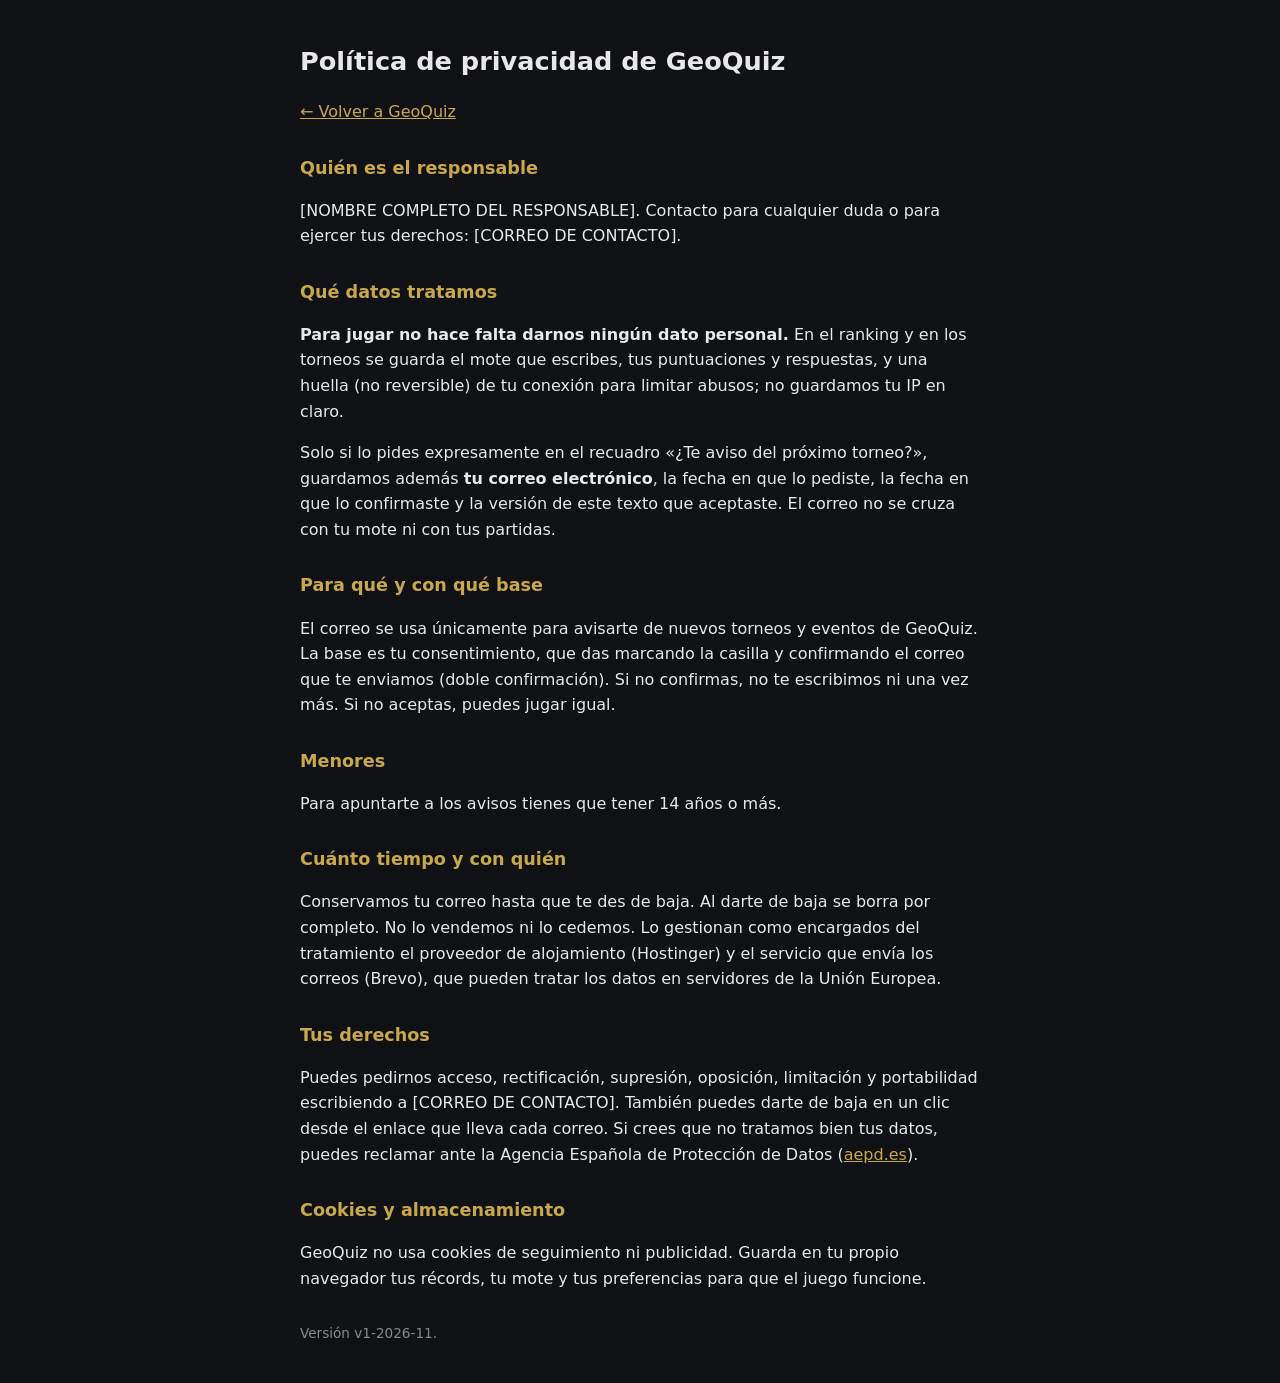
==== privacidad.html @ 25556eda "Avisos opcionales por correo con doble confirmación (sin activar hasta configurar el envío) Co-Autho" ====
<!doctype html>
<html lang="es">
<head>
<meta charset="utf-8">
<meta name="viewport" content="width=device-width,initial-scale=1">
<title>Privacidad · GeoQuiz</title>
<meta name="robots" content="noindex">
<style>
  body{font-family:system-ui,sans-serif;background:#0f1115;color:#e8e8e8;margin:0;padding:1.5rem 1rem;line-height:1.6}
  main{max-width:680px;margin:0 auto}
  h1{font-size:1.6rem}h2{font-size:1.1rem;margin-top:1.8rem;color:#c9a84c}
  a{color:#c9a84c}
</style>
</head>
<body>
<main>
<h1>Política de privacidad de GeoQuiz</h1>
<p><a href="/">← Volver a GeoQuiz</a></p>

<!-- BORRADOR PENDIENTE DE REVISIÓN LEGAL. Rellenar los dos [CORCHETES] y NO publicar sin revisarlo. -->

<h2>Quién es el responsable</h2>
<p>[NOMBRE COMPLETO DEL RESPONSABLE]. Contacto para cualquier duda o para ejercer tus derechos: [CORREO DE CONTACTO].</p>

<h2>Qué datos tratamos</h2>
<p><strong>Para jugar no hace falta darnos ningún dato personal.</strong> En el ranking y en los torneos se guarda el mote que escribes, tus puntuaciones y respuestas, y una huella (no reversible) de tu conexión para limitar abusos; no guardamos tu IP en claro.</p>
<p>Solo si lo pides expresamente en el recuadro «¿Te aviso del próximo torneo?», guardamos además <strong>tu correo electrónico</strong>, la fecha en que lo pediste, la fecha en que lo confirmaste y la versión de este texto que aceptaste. El correo no se cruza con tu mote ni con tus partidas.</p>

<h2>Para qué y con qué base</h2>
<p>El correo se usa únicamente para avisarte de nuevos torneos y eventos de GeoQuiz. La base es tu consentimiento, que das marcando la casilla y confirmando el correo que te enviamos (doble confirmación). Si no confirmas, no te escribimos ni una vez más. Si no aceptas, puedes jugar igual.</p>

<h2>Menores</h2>
<p>Para apuntarte a los avisos tienes que tener 14 años o más.</p>

<h2>Cuánto tiempo y con quién</h2>
<p>Conservamos tu correo hasta que te des de baja. Al darte de baja se borra por completo. No lo vendemos ni lo cedemos. Lo gestionan como encargados del tratamiento el proveedor de alojamiento (Hostinger) y el servicio que envía los correos (Brevo), que pueden tratar los datos en servidores de la Unión Europea.</p>

<h2>Tus derechos</h2>
<p>Puedes pedirnos acceso, rectificación, supresión, oposición, limitación y portabilidad escribiendo a [CORREO DE CONTACTO]. También puedes darte de baja en un clic desde el enlace que lleva cada correo. Si crees que no tratamos bien tus datos, puedes reclamar ante la Agencia Española de Protección de Datos (<a href="https://www.aepd.es" target="_blank" rel="noopener">aepd.es</a>).</p>

<h2>Cookies y almacenamiento</h2>
<p>GeoQuiz no usa cookies de seguimiento ni publicidad. Guarda en tu propio navegador tus récords, tu mote y tus preferencias para que el juego funcione.</p>

<p style="margin-top:2rem;color:#888;font-size:.85rem">Versión v1-2026-11.</p>
</main>
</body>
</html>
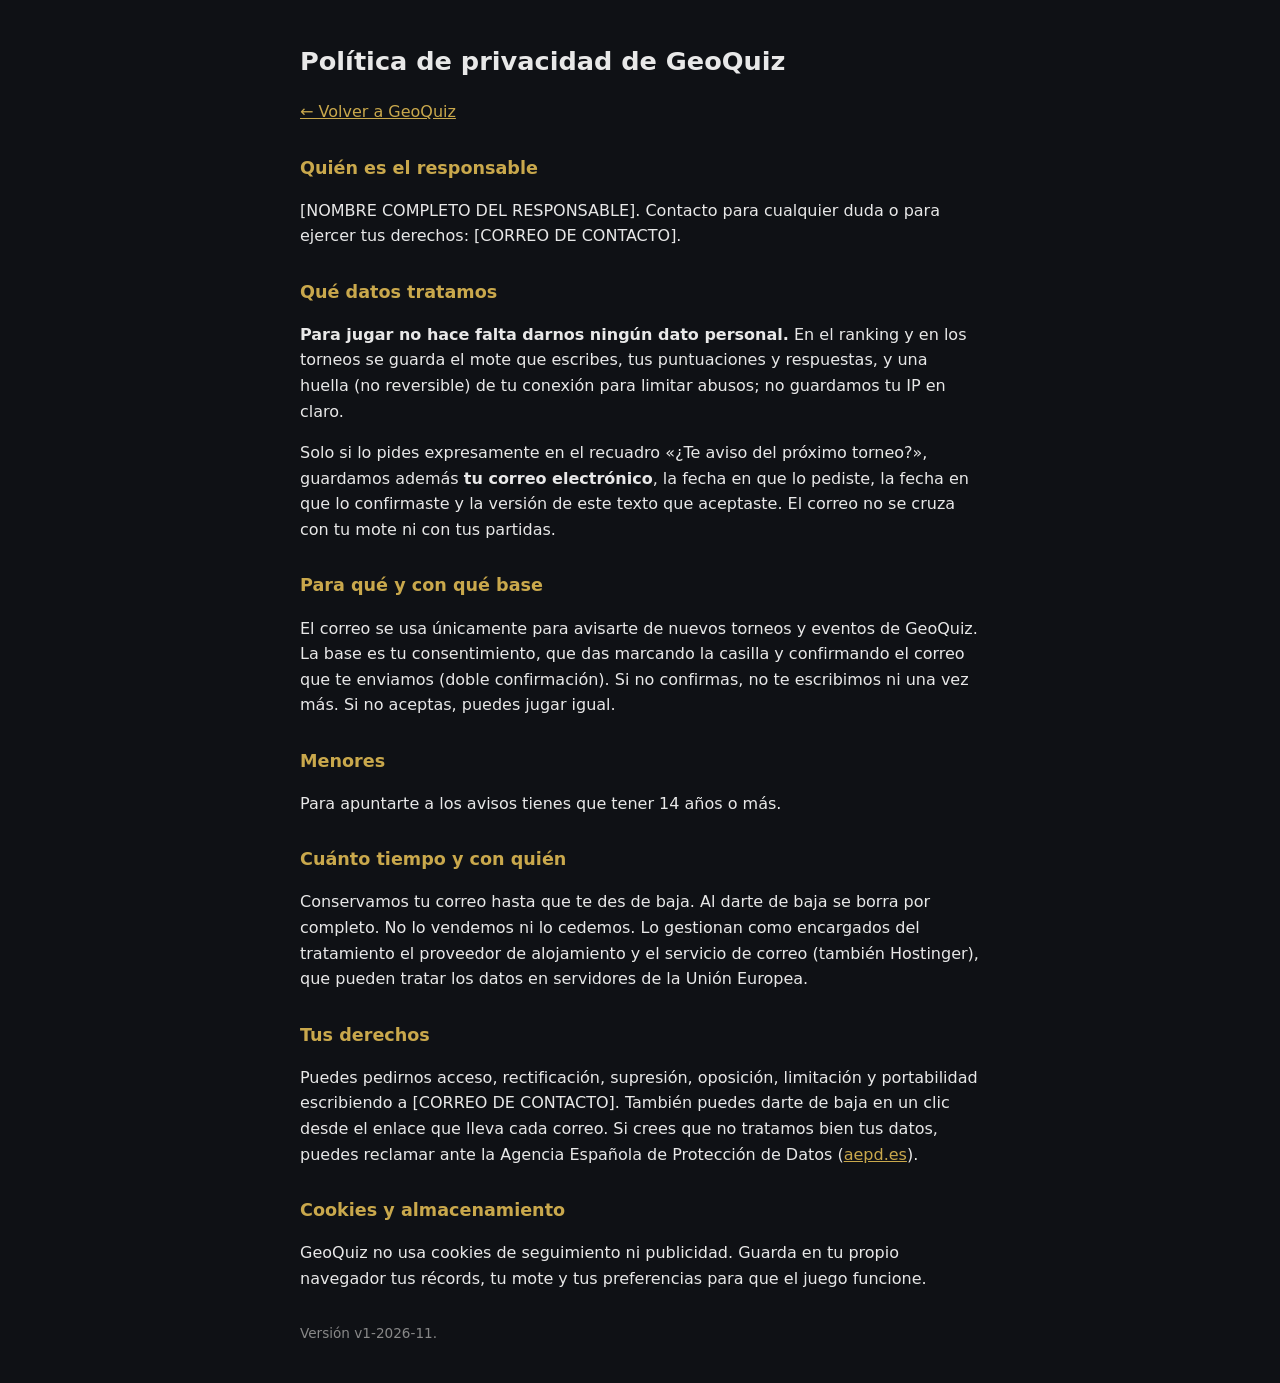
==== commit 1c6bfa02: "Los avisos se envían por el correo de Hostinger (SMTP), sin Brevo Co-Authored-By: Claude Sonnet 5.5 " ====
--- a/privacidad.html
+++ b/privacidad.html
@@ -33,7 +33,7 @@
 <p>Para apuntarte a los avisos tienes que tener 14 años o más.</p>
 
 <h2>Cuánto tiempo y con quién</h2>
-<p>Conservamos tu correo hasta que te des de baja. Al darte de baja se borra por completo. No lo vendemos ni lo cedemos. Lo gestionan como encargados del tratamiento el proveedor de alojamiento (Hostinger) y el servicio que envía los correos (Brevo), que pueden tratar los datos en servidores de la Unión Europea.</p>
+<p>Conservamos tu correo hasta que te des de baja. Al darte de baja se borra por completo. No lo vendemos ni lo cedemos. Lo gestionan como encargados del tratamiento el proveedor de alojamiento y el servicio de correo (también Hostinger), que pueden tratar los datos en servidores de la Unión Europea.</p>
 
 <h2>Tus derechos</h2>
 <p>Puedes pedirnos acceso, rectificación, supresión, oposición, limitación y portabilidad escribiendo a [CORREO DE CONTACTO]. También puedes darte de baja en un clic desde el enlace que lleva cada correo. Si crees que no tratamos bien tus datos, puedes reclamar ante la Agencia Española de Protección de Datos (<a href="https://www.aepd.es" target="_blank" rel="noopener">aepd.es</a>).</p>
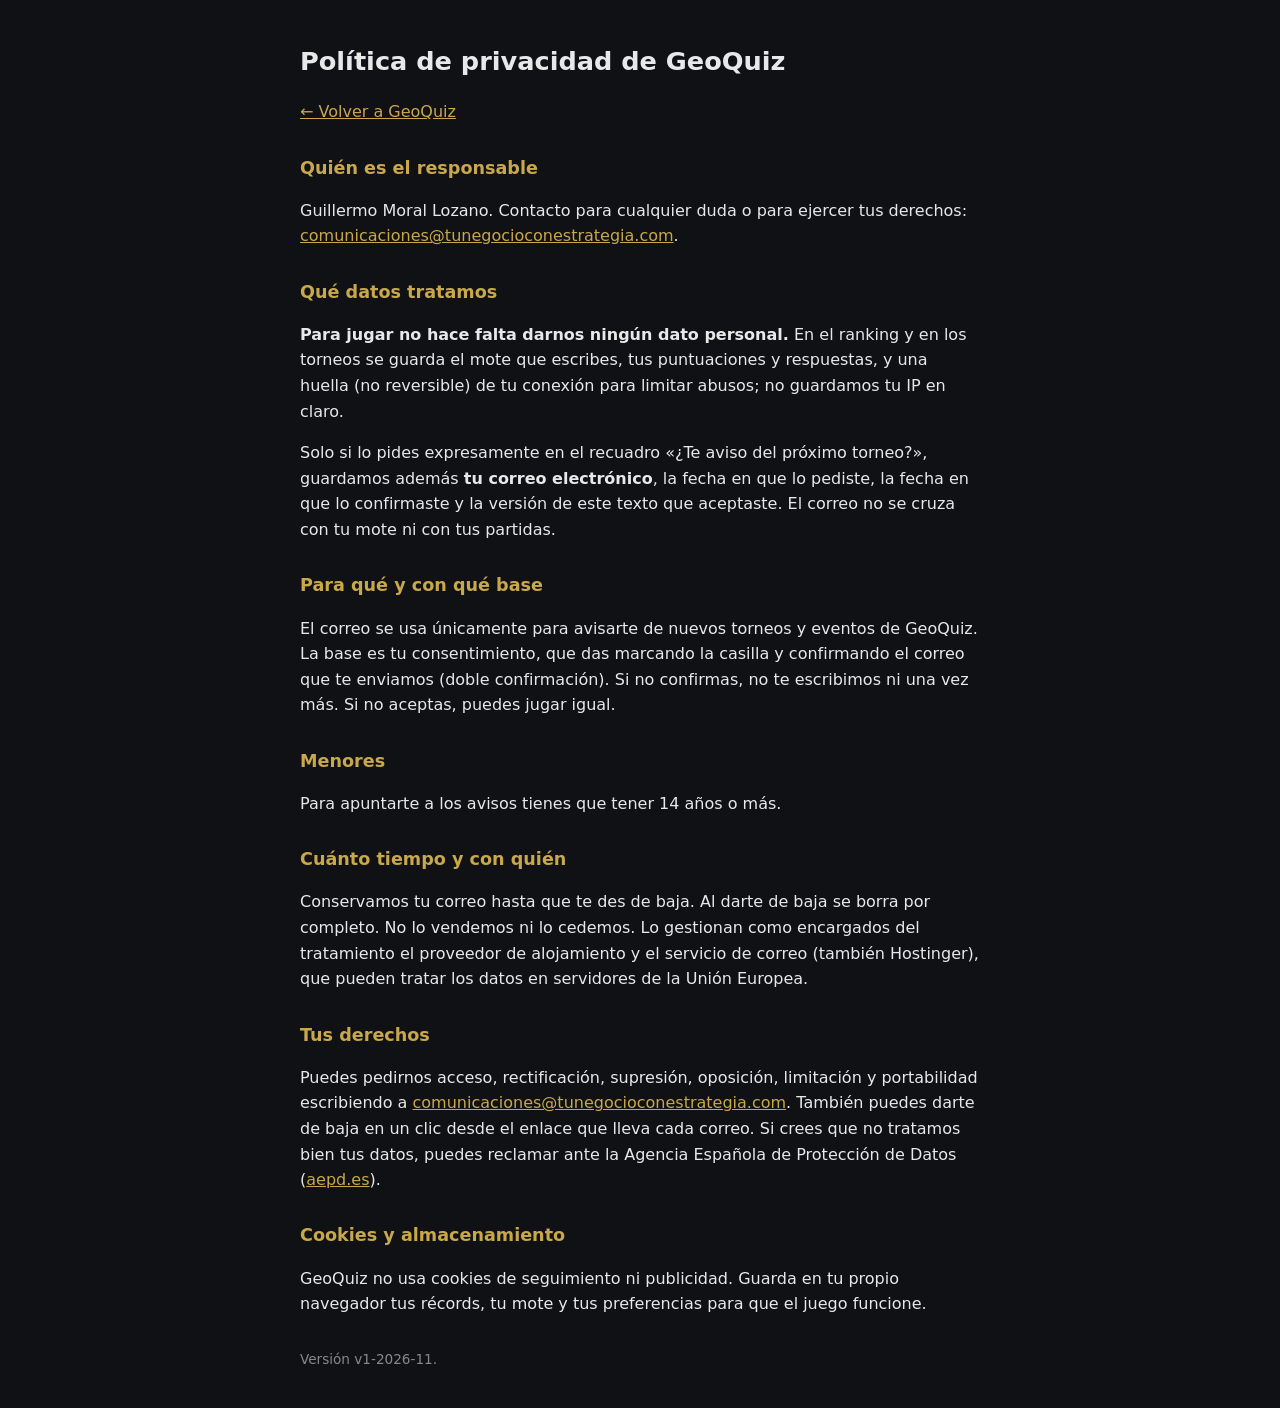
==== commit 0f9f74fc: "Política de privacidad: responsable y correo de contacto Co-Authored-By: Claude Sonnet 5.5 <noreply@" ====
--- a/privacidad.html
+++ b/privacidad.html
@@ -17,10 +17,9 @@
 <h1>Política de privacidad de GeoQuiz</h1>
 <p><a href="/">← Volver a GeoQuiz</a></p>
 
-<!-- BORRADOR PENDIENTE DE REVISIÓN LEGAL. Rellenar los dos [CORCHETES] y NO publicar sin revisarlo. -->
 
 <h2>Quién es el responsable</h2>
-<p>[NOMBRE COMPLETO DEL RESPONSABLE]. Contacto para cualquier duda o para ejercer tus derechos: [CORREO DE CONTACTO].</p>
+<p>Guillermo Moral Lozano. Contacto para cualquier duda o para ejercer tus derechos: <a href="mailto:comunicaciones@tunegocioconestrategia.com">comunicaciones@tunegocioconestrategia.com</a>.</p>
 
 <h2>Qué datos tratamos</h2>
 <p><strong>Para jugar no hace falta darnos ningún dato personal.</strong> En el ranking y en los torneos se guarda el mote que escribes, tus puntuaciones y respuestas, y una huella (no reversible) de tu conexión para limitar abusos; no guardamos tu IP en claro.</p>
@@ -36,7 +35,7 @@
 <p>Conservamos tu correo hasta que te des de baja. Al darte de baja se borra por completo. No lo vendemos ni lo cedemos. Lo gestionan como encargados del tratamiento el proveedor de alojamiento y el servicio de correo (también Hostinger), que pueden tratar los datos en servidores de la Unión Europea.</p>
 
 <h2>Tus derechos</h2>
-<p>Puedes pedirnos acceso, rectificación, supresión, oposición, limitación y portabilidad escribiendo a [CORREO DE CONTACTO]. También puedes darte de baja en un clic desde el enlace que lleva cada correo. Si crees que no tratamos bien tus datos, puedes reclamar ante la Agencia Española de Protección de Datos (<a href="https://www.aepd.es" target="_blank" rel="noopener">aepd.es</a>).</p>
+<p>Puedes pedirnos acceso, rectificación, supresión, oposición, limitación y portabilidad escribiendo a <a href="mailto:comunicaciones@tunegocioconestrategia.com">comunicaciones@tunegocioconestrategia.com</a>. También puedes darte de baja en un clic desde el enlace que lleva cada correo. Si crees que no tratamos bien tus datos, puedes reclamar ante la Agencia Española de Protección de Datos (<a href="https://www.aepd.es" target="_blank" rel="noopener">aepd.es</a>).</p>
 
 <h2>Cookies y almacenamiento</h2>
 <p>GeoQuiz no usa cookies de seguimiento ni publicidad. Guarda en tu propio navegador tus récords, tu mote y tus preferencias para que el juego funcione.</p>
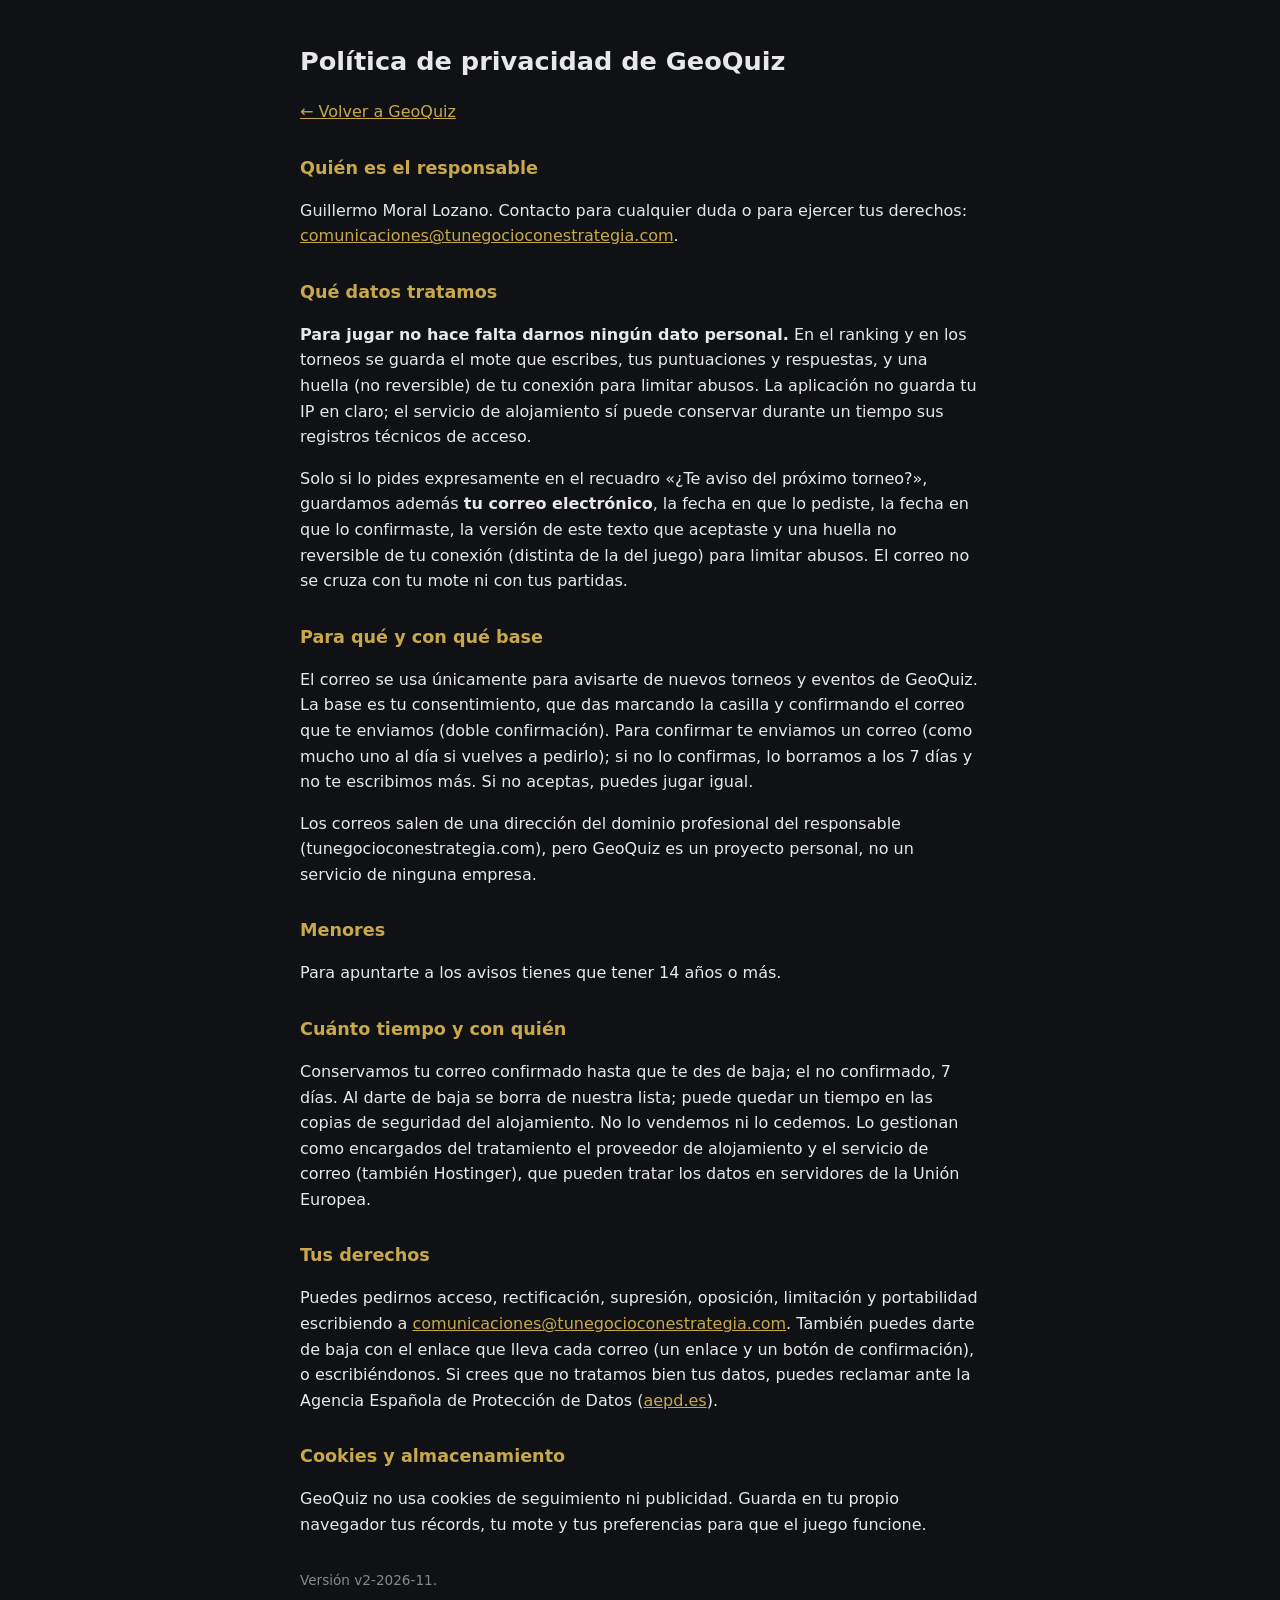
==== commit 844232ee: "Avisos: correcciones del repaso legal (pie con responsable, pendientes caducan, política ajustada) C" ====
--- a/privacidad.html
+++ b/privacidad.html
@@ -22,25 +22,27 @@
 <p>Guillermo Moral Lozano. Contacto para cualquier duda o para ejercer tus derechos: <a href="mailto:comunicaciones@tunegocioconestrategia.com">comunicaciones@tunegocioconestrategia.com</a>.</p>
 
 <h2>Qué datos tratamos</h2>
-<p><strong>Para jugar no hace falta darnos ningún dato personal.</strong> En el ranking y en los torneos se guarda el mote que escribes, tus puntuaciones y respuestas, y una huella (no reversible) de tu conexión para limitar abusos; no guardamos tu IP en claro.</p>
-<p>Solo si lo pides expresamente en el recuadro «¿Te aviso del próximo torneo?», guardamos además <strong>tu correo electrónico</strong>, la fecha en que lo pediste, la fecha en que lo confirmaste y la versión de este texto que aceptaste. El correo no se cruza con tu mote ni con tus partidas.</p>
+<p><strong>Para jugar no hace falta darnos ningún dato personal.</strong> En el ranking y en los torneos se guarda el mote que escribes, tus puntuaciones y respuestas, y una huella (no reversible) de tu conexión para limitar abusos. La aplicación no guarda tu IP en claro; el servicio de alojamiento sí puede conservar durante un tiempo sus registros técnicos de acceso.</p>
+<p>Solo si lo pides expresamente en el recuadro «¿Te aviso del próximo torneo?», guardamos además <strong>tu correo electrónico</strong>, la fecha en que lo pediste, la fecha en que lo confirmaste, la versión de este texto que aceptaste y una huella no reversible de tu conexión (distinta de la del juego) para limitar abusos. El correo no se cruza con tu mote ni con tus partidas.</p>
 
 <h2>Para qué y con qué base</h2>
-<p>El correo se usa únicamente para avisarte de nuevos torneos y eventos de GeoQuiz. La base es tu consentimiento, que das marcando la casilla y confirmando el correo que te enviamos (doble confirmación). Si no confirmas, no te escribimos ni una vez más. Si no aceptas, puedes jugar igual.</p>
+<p>El correo se usa únicamente para avisarte de nuevos torneos y eventos de GeoQuiz. La base es tu consentimiento, que das marcando la casilla y confirmando el correo que te enviamos (doble confirmación). Para confirmar te enviamos un correo (como mucho uno al día si vuelves a pedirlo); si no lo confirmas, lo borramos a los 7 días y no te escribimos más. Si no aceptas, puedes jugar igual.</p>
+
+<p>Los correos salen de una dirección del dominio profesional del responsable (tunegocioconestrategia.com), pero GeoQuiz es un proyecto personal, no un servicio de ninguna empresa.</p>
 
 <h2>Menores</h2>
 <p>Para apuntarte a los avisos tienes que tener 14 años o más.</p>
 
 <h2>Cuánto tiempo y con quién</h2>
-<p>Conservamos tu correo hasta que te des de baja. Al darte de baja se borra por completo. No lo vendemos ni lo cedemos. Lo gestionan como encargados del tratamiento el proveedor de alojamiento y el servicio de correo (también Hostinger), que pueden tratar los datos en servidores de la Unión Europea.</p>
+<p>Conservamos tu correo confirmado hasta que te des de baja; el no confirmado, 7 días. Al darte de baja se borra de nuestra lista; puede quedar un tiempo en las copias de seguridad del alojamiento. No lo vendemos ni lo cedemos. Lo gestionan como encargados del tratamiento el proveedor de alojamiento y el servicio de correo (también Hostinger), que pueden tratar los datos en servidores de la Unión Europea.</p>
 
 <h2>Tus derechos</h2>
-<p>Puedes pedirnos acceso, rectificación, supresión, oposición, limitación y portabilidad escribiendo a <a href="mailto:comunicaciones@tunegocioconestrategia.com">comunicaciones@tunegocioconestrategia.com</a>. También puedes darte de baja en un clic desde el enlace que lleva cada correo. Si crees que no tratamos bien tus datos, puedes reclamar ante la Agencia Española de Protección de Datos (<a href="https://www.aepd.es" target="_blank" rel="noopener">aepd.es</a>).</p>
+<p>Puedes pedirnos acceso, rectificación, supresión, oposición, limitación y portabilidad escribiendo a <a href="mailto:comunicaciones@tunegocioconestrategia.com">comunicaciones@tunegocioconestrategia.com</a>. También puedes darte de baja con el enlace que lleva cada correo (un enlace y un botón de confirmación), o escribiéndonos. Si crees que no tratamos bien tus datos, puedes reclamar ante la Agencia Española de Protección de Datos (<a href="https://www.aepd.es" target="_blank" rel="noopener">aepd.es</a>).</p>
 
 <h2>Cookies y almacenamiento</h2>
 <p>GeoQuiz no usa cookies de seguimiento ni publicidad. Guarda en tu propio navegador tus récords, tu mote y tus preferencias para que el juego funcione.</p>
 
-<p style="margin-top:2rem;color:#888;font-size:.85rem">Versión v1-2026-11.</p>
+<p style="margin-top:2rem;color:#888;font-size:.85rem">Versión v2-2026-11.</p>
 </main>
 </body>
 </html>
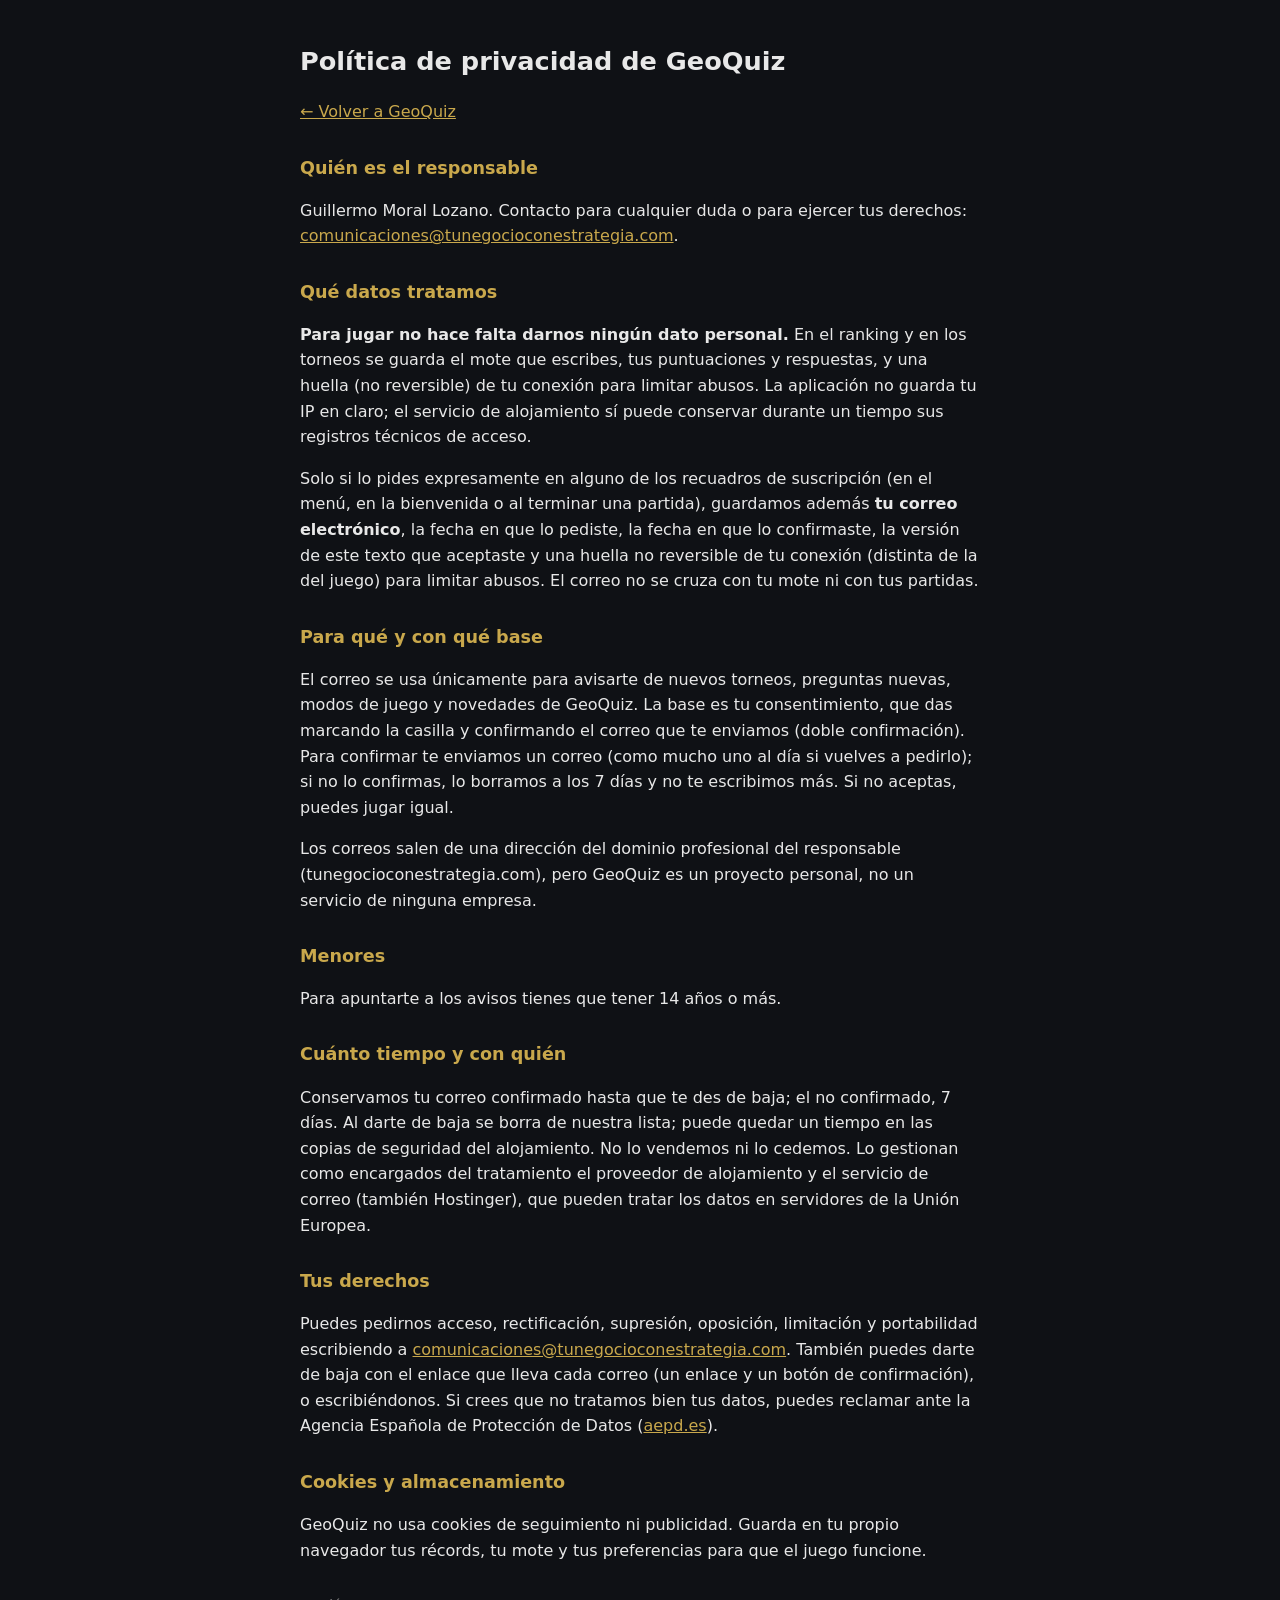
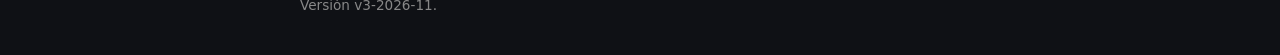
==== commit 8bb4a830: "Avisos: tarjeta fija en el menú y enlace en la bienvenida, además del recuadro de resultado Co-Autho" ====
--- a/privacidad.html
+++ b/privacidad.html
@@ -23,10 +23,10 @@
 
 <h2>Qué datos tratamos</h2>
 <p><strong>Para jugar no hace falta darnos ningún dato personal.</strong> En el ranking y en los torneos se guarda el mote que escribes, tus puntuaciones y respuestas, y una huella (no reversible) de tu conexión para limitar abusos. La aplicación no guarda tu IP en claro; el servicio de alojamiento sí puede conservar durante un tiempo sus registros técnicos de acceso.</p>
-<p>Solo si lo pides expresamente en el recuadro «¿Te aviso del próximo torneo?», guardamos además <strong>tu correo electrónico</strong>, la fecha en que lo pediste, la fecha en que lo confirmaste, la versión de este texto que aceptaste y una huella no reversible de tu conexión (distinta de la del juego) para limitar abusos. El correo no se cruza con tu mote ni con tus partidas.</p>
+<p>Solo si lo pides expresamente en alguno de los recuadros de suscripción (en el menú, en la bienvenida o al terminar una partida), guardamos además <strong>tu correo electrónico</strong>, la fecha en que lo pediste, la fecha en que lo confirmaste, la versión de este texto que aceptaste y una huella no reversible de tu conexión (distinta de la del juego) para limitar abusos. El correo no se cruza con tu mote ni con tus partidas.</p>
 
 <h2>Para qué y con qué base</h2>
-<p>El correo se usa únicamente para avisarte de nuevos torneos y eventos de GeoQuiz. La base es tu consentimiento, que das marcando la casilla y confirmando el correo que te enviamos (doble confirmación). Para confirmar te enviamos un correo (como mucho uno al día si vuelves a pedirlo); si no lo confirmas, lo borramos a los 7 días y no te escribimos más. Si no aceptas, puedes jugar igual.</p>
+<p>El correo se usa únicamente para avisarte de nuevos torneos, preguntas nuevas, modos de juego y novedades de GeoQuiz. La base es tu consentimiento, que das marcando la casilla y confirmando el correo que te enviamos (doble confirmación). Para confirmar te enviamos un correo (como mucho uno al día si vuelves a pedirlo); si no lo confirmas, lo borramos a los 7 días y no te escribimos más. Si no aceptas, puedes jugar igual.</p>
 
 <p>Los correos salen de una dirección del dominio profesional del responsable (tunegocioconestrategia.com), pero GeoQuiz es un proyecto personal, no un servicio de ninguna empresa.</p>
 
@@ -42,7 +42,7 @@
 <h2>Cookies y almacenamiento</h2>
 <p>GeoQuiz no usa cookies de seguimiento ni publicidad. Guarda en tu propio navegador tus récords, tu mote y tus preferencias para que el juego funcione.</p>
 
-<p style="margin-top:2rem;color:#888;font-size:.85rem">Versión v2-2026-11.</p>
+<p style="margin-top:2rem;color:#888;font-size:.85rem">Versión v3-2026-11.</p>
 </main>
 </body>
 </html>
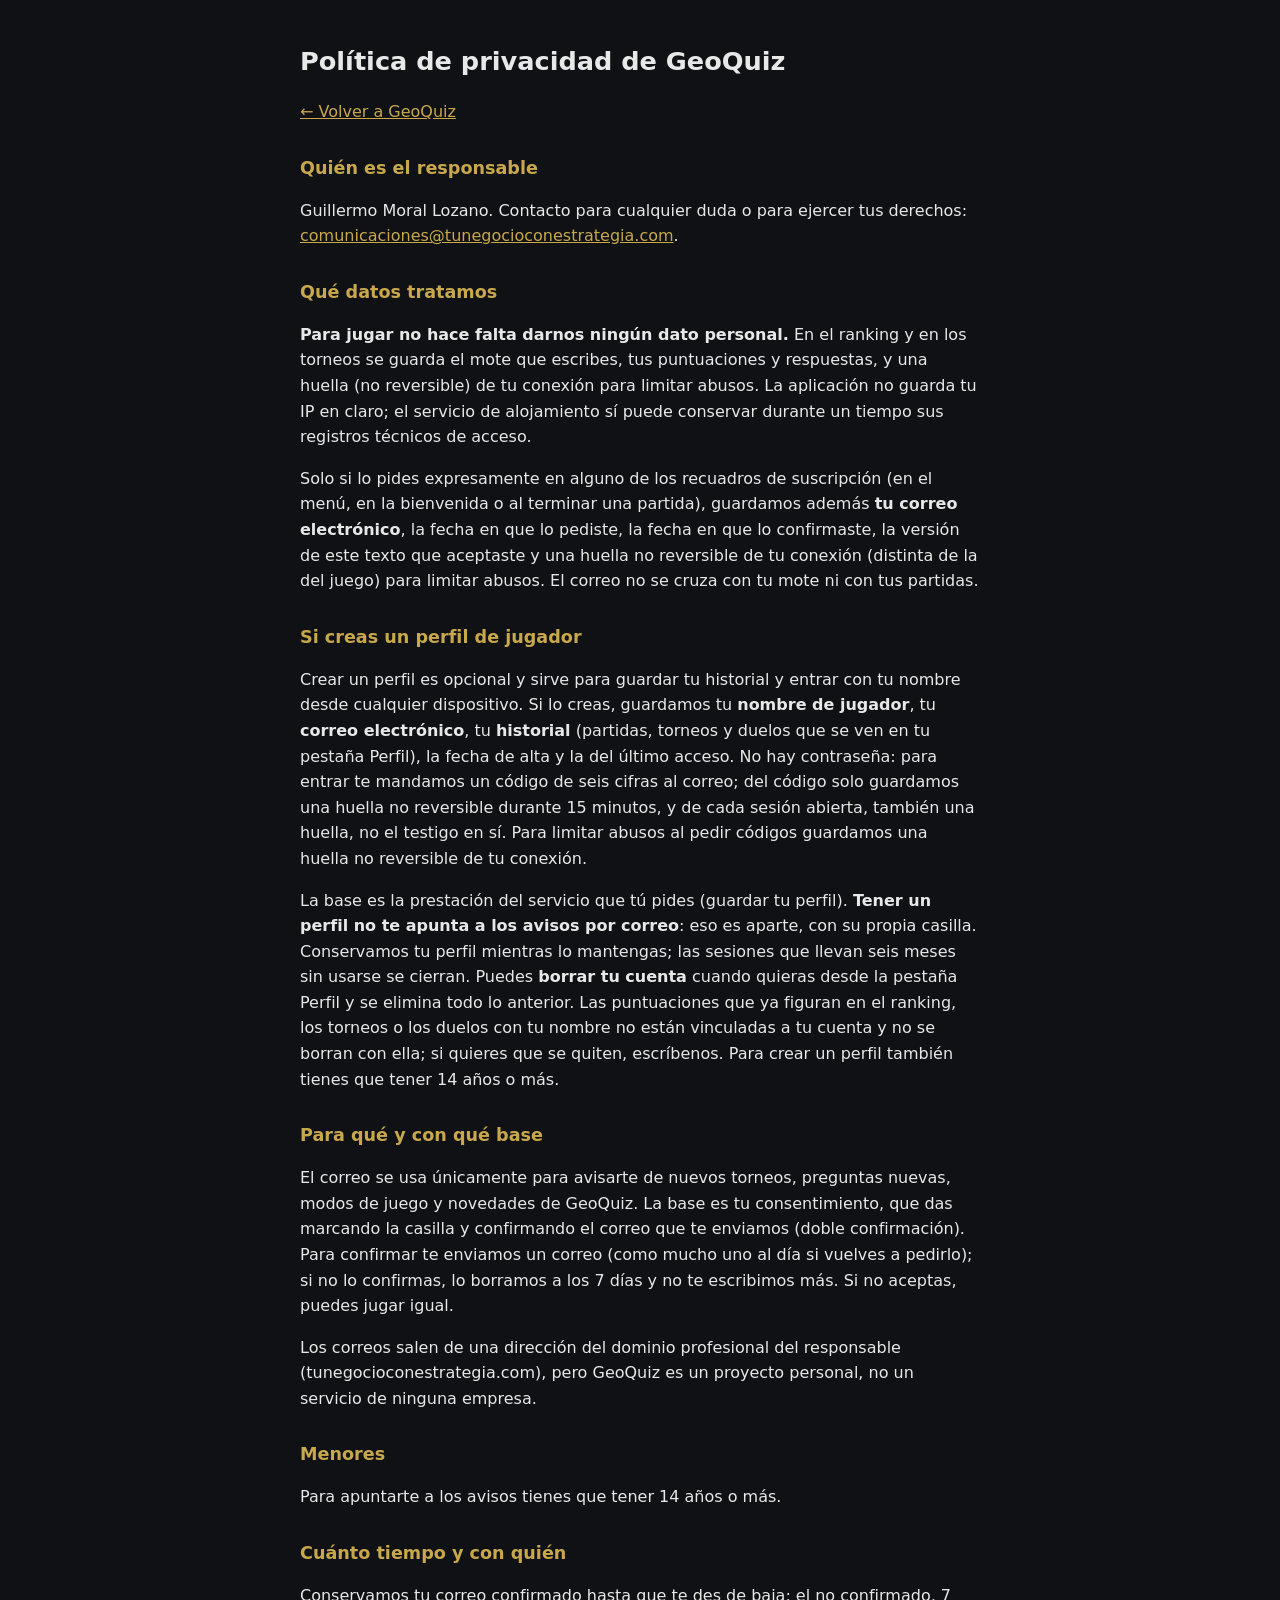
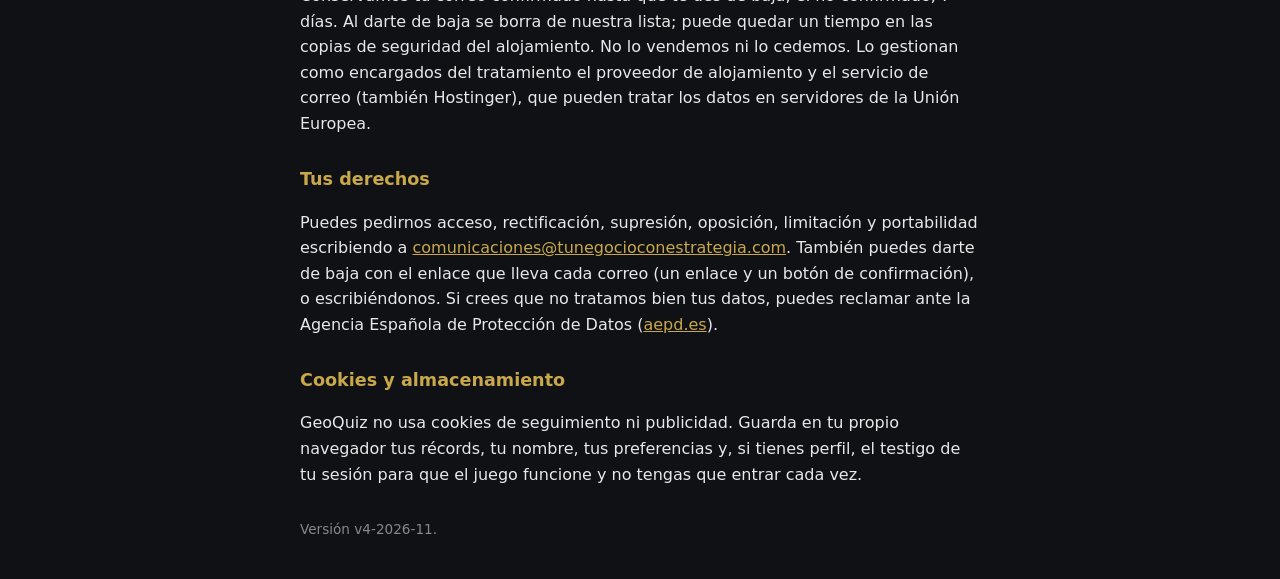
==== commit 183e15ec: "Cuenta de jugador en el cliente: crear perfil o entrar con código por correo, historial sincronizado" ====
--- a/privacidad.html
+++ b/privacidad.html
@@ -25,6 +25,10 @@
 <p><strong>Para jugar no hace falta darnos ningún dato personal.</strong> En el ranking y en los torneos se guarda el mote que escribes, tus puntuaciones y respuestas, y una huella (no reversible) de tu conexión para limitar abusos. La aplicación no guarda tu IP en claro; el servicio de alojamiento sí puede conservar durante un tiempo sus registros técnicos de acceso.</p>
 <p>Solo si lo pides expresamente en alguno de los recuadros de suscripción (en el menú, en la bienvenida o al terminar una partida), guardamos además <strong>tu correo electrónico</strong>, la fecha en que lo pediste, la fecha en que lo confirmaste, la versión de este texto que aceptaste y una huella no reversible de tu conexión (distinta de la del juego) para limitar abusos. El correo no se cruza con tu mote ni con tus partidas.</p>
 
+<h2>Si creas un perfil de jugador</h2>
+<p>Crear un perfil es opcional y sirve para guardar tu historial y entrar con tu nombre desde cualquier dispositivo. Si lo creas, guardamos tu <strong>nombre de jugador</strong>, tu <strong>correo electrónico</strong>, tu <strong>historial</strong> (partidas, torneos y duelos que se ven en tu pestaña Perfil), la fecha de alta y la del último acceso. No hay contraseña: para entrar te mandamos un código de seis cifras al correo; del código solo guardamos una huella no reversible durante 15 minutos, y de cada sesión abierta, también una huella, no el testigo en sí. Para limitar abusos al pedir códigos guardamos una huella no reversible de tu conexión.</p>
+<p>La base es la prestación del servicio que tú pides (guardar tu perfil). <strong>Tener un perfil no te apunta a los avisos por correo</strong>: eso es aparte, con su propia casilla. Conservamos tu perfil mientras lo mantengas; las sesiones que llevan seis meses sin usarse se cierran. Puedes <strong>borrar tu cuenta</strong> cuando quieras desde la pestaña Perfil y se elimina todo lo anterior. Las puntuaciones que ya figuran en el ranking, los torneos o los duelos con tu nombre no están vinculadas a tu cuenta y no se borran con ella; si quieres que se quiten, escríbenos. Para crear un perfil también tienes que tener 14 años o más.</p>
+
 <h2>Para qué y con qué base</h2>
 <p>El correo se usa únicamente para avisarte de nuevos torneos, preguntas nuevas, modos de juego y novedades de GeoQuiz. La base es tu consentimiento, que das marcando la casilla y confirmando el correo que te enviamos (doble confirmación). Para confirmar te enviamos un correo (como mucho uno al día si vuelves a pedirlo); si no lo confirmas, lo borramos a los 7 días y no te escribimos más. Si no aceptas, puedes jugar igual.</p>
 
@@ -40,9 +44,9 @@
 <p>Puedes pedirnos acceso, rectificación, supresión, oposición, limitación y portabilidad escribiendo a <a href="mailto:comunicaciones@tunegocioconestrategia.com">comunicaciones@tunegocioconestrategia.com</a>. También puedes darte de baja con el enlace que lleva cada correo (un enlace y un botón de confirmación), o escribiéndonos. Si crees que no tratamos bien tus datos, puedes reclamar ante la Agencia Española de Protección de Datos (<a href="https://www.aepd.es" target="_blank" rel="noopener">aepd.es</a>).</p>
 
 <h2>Cookies y almacenamiento</h2>
-<p>GeoQuiz no usa cookies de seguimiento ni publicidad. Guarda en tu propio navegador tus récords, tu mote y tus preferencias para que el juego funcione.</p>
+<p>GeoQuiz no usa cookies de seguimiento ni publicidad. Guarda en tu propio navegador tus récords, tu nombre, tus preferencias y, si tienes perfil, el testigo de tu sesión para que el juego funcione y no tengas que entrar cada vez.</p>
 
-<p style="margin-top:2rem;color:#888;font-size:.85rem">Versión v3-2026-11.</p>
+<p style="margin-top:2rem;color:#888;font-size:.85rem">Versión v4-2026-11.</p>
 </main>
 </body>
 </html>
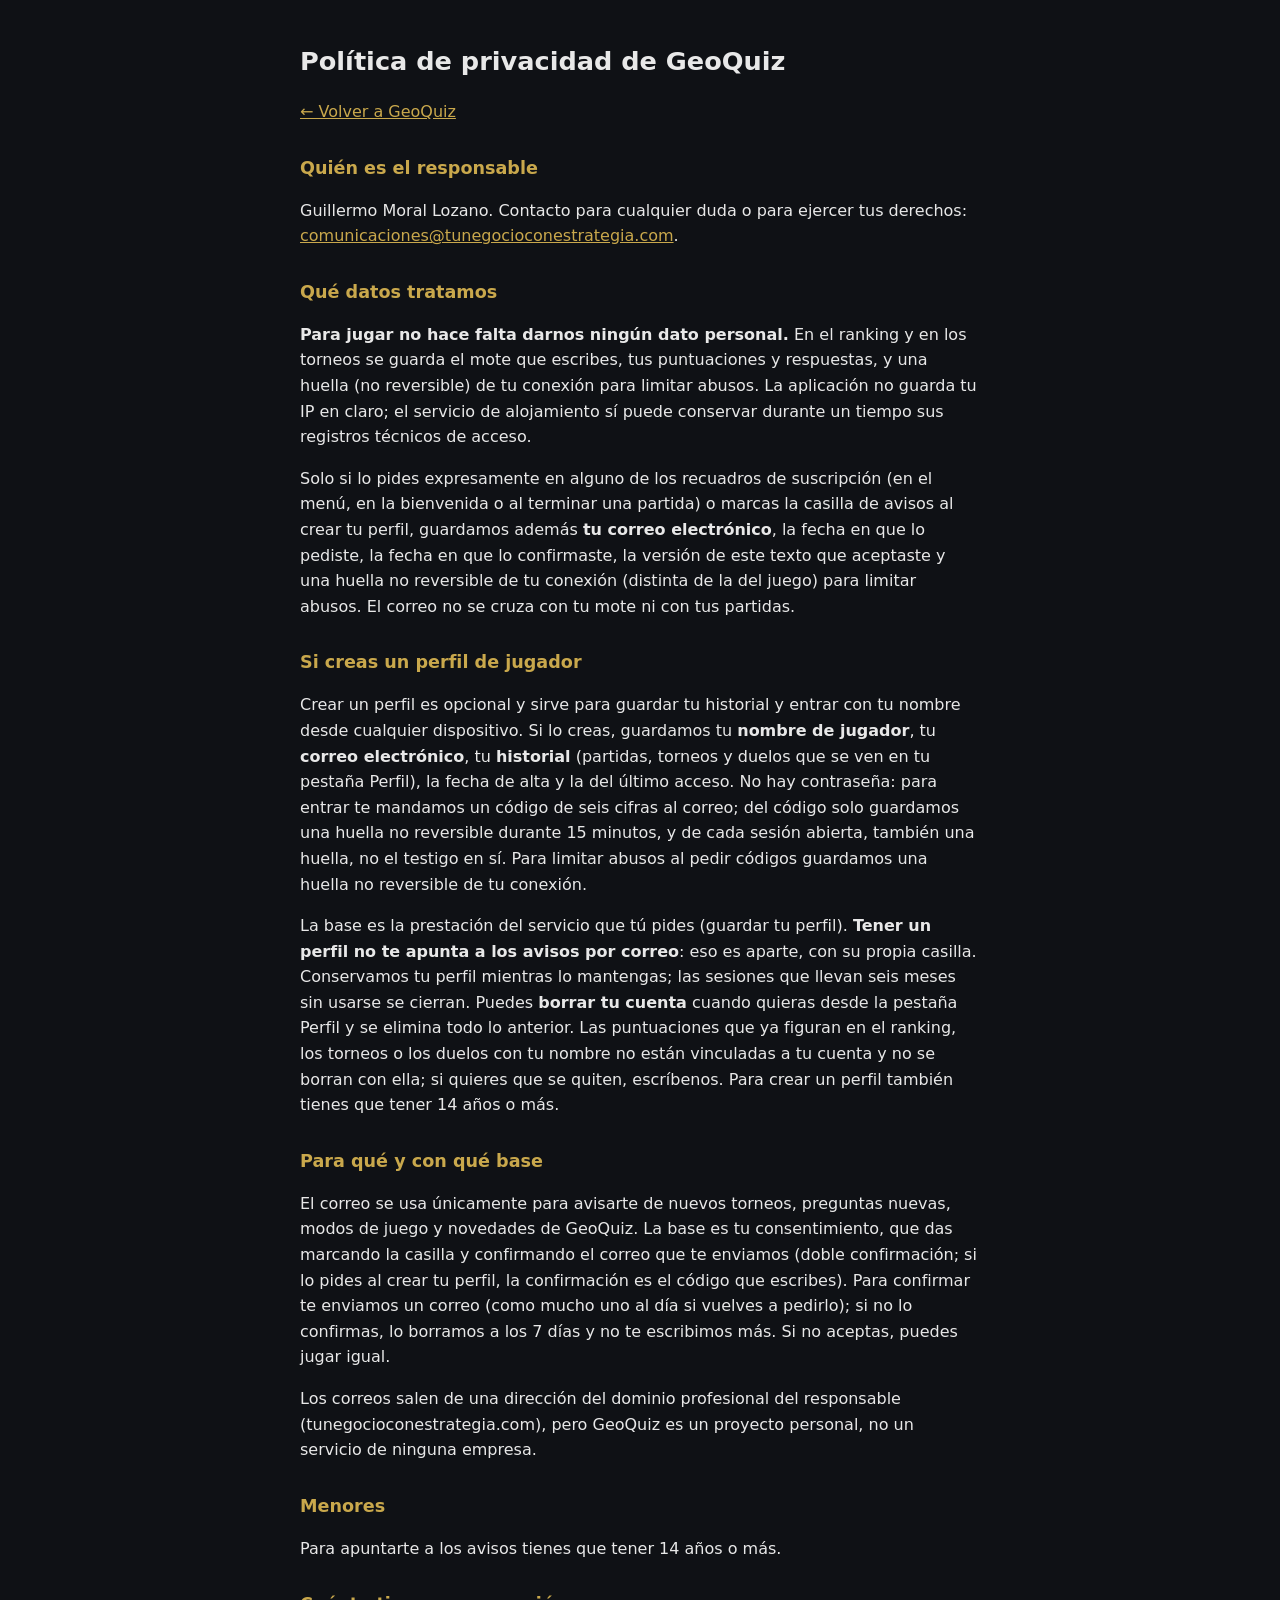
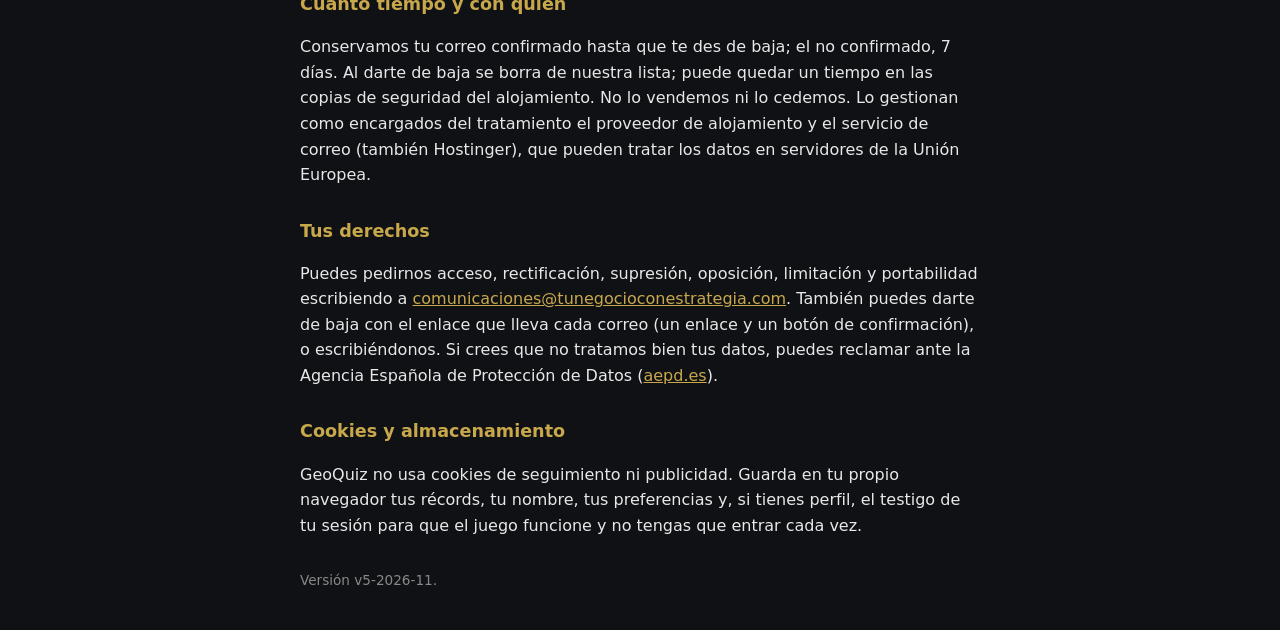
==== commit d120ba7b: "Al crear el perfil se puede marcar la casilla de avisos: queda suscrito y confirmado al verificar el" ====
--- a/privacidad.html
+++ b/privacidad.html
@@ -23,14 +23,14 @@
 
 <h2>Qué datos tratamos</h2>
 <p><strong>Para jugar no hace falta darnos ningún dato personal.</strong> En el ranking y en los torneos se guarda el mote que escribes, tus puntuaciones y respuestas, y una huella (no reversible) de tu conexión para limitar abusos. La aplicación no guarda tu IP en claro; el servicio de alojamiento sí puede conservar durante un tiempo sus registros técnicos de acceso.</p>
-<p>Solo si lo pides expresamente en alguno de los recuadros de suscripción (en el menú, en la bienvenida o al terminar una partida), guardamos además <strong>tu correo electrónico</strong>, la fecha en que lo pediste, la fecha en que lo confirmaste, la versión de este texto que aceptaste y una huella no reversible de tu conexión (distinta de la del juego) para limitar abusos. El correo no se cruza con tu mote ni con tus partidas.</p>
+<p>Solo si lo pides expresamente en alguno de los recuadros de suscripción (en el menú, en la bienvenida o al terminar una partida) o marcas la casilla de avisos al crear tu perfil, guardamos además <strong>tu correo electrónico</strong>, la fecha en que lo pediste, la fecha en que lo confirmaste, la versión de este texto que aceptaste y una huella no reversible de tu conexión (distinta de la del juego) para limitar abusos. El correo no se cruza con tu mote ni con tus partidas.</p>
 
 <h2>Si creas un perfil de jugador</h2>
 <p>Crear un perfil es opcional y sirve para guardar tu historial y entrar con tu nombre desde cualquier dispositivo. Si lo creas, guardamos tu <strong>nombre de jugador</strong>, tu <strong>correo electrónico</strong>, tu <strong>historial</strong> (partidas, torneos y duelos que se ven en tu pestaña Perfil), la fecha de alta y la del último acceso. No hay contraseña: para entrar te mandamos un código de seis cifras al correo; del código solo guardamos una huella no reversible durante 15 minutos, y de cada sesión abierta, también una huella, no el testigo en sí. Para limitar abusos al pedir códigos guardamos una huella no reversible de tu conexión.</p>
 <p>La base es la prestación del servicio que tú pides (guardar tu perfil). <strong>Tener un perfil no te apunta a los avisos por correo</strong>: eso es aparte, con su propia casilla. Conservamos tu perfil mientras lo mantengas; las sesiones que llevan seis meses sin usarse se cierran. Puedes <strong>borrar tu cuenta</strong> cuando quieras desde la pestaña Perfil y se elimina todo lo anterior. Las puntuaciones que ya figuran en el ranking, los torneos o los duelos con tu nombre no están vinculadas a tu cuenta y no se borran con ella; si quieres que se quiten, escríbenos. Para crear un perfil también tienes que tener 14 años o más.</p>
 
 <h2>Para qué y con qué base</h2>
-<p>El correo se usa únicamente para avisarte de nuevos torneos, preguntas nuevas, modos de juego y novedades de GeoQuiz. La base es tu consentimiento, que das marcando la casilla y confirmando el correo que te enviamos (doble confirmación). Para confirmar te enviamos un correo (como mucho uno al día si vuelves a pedirlo); si no lo confirmas, lo borramos a los 7 días y no te escribimos más. Si no aceptas, puedes jugar igual.</p>
+<p>El correo se usa únicamente para avisarte de nuevos torneos, preguntas nuevas, modos de juego y novedades de GeoQuiz. La base es tu consentimiento, que das marcando la casilla y confirmando el correo que te enviamos (doble confirmación; si lo pides al crear tu perfil, la confirmación es el código que escribes). Para confirmar te enviamos un correo (como mucho uno al día si vuelves a pedirlo); si no lo confirmas, lo borramos a los 7 días y no te escribimos más. Si no aceptas, puedes jugar igual.</p>
 
 <p>Los correos salen de una dirección del dominio profesional del responsable (tunegocioconestrategia.com), pero GeoQuiz es un proyecto personal, no un servicio de ninguna empresa.</p>
 
@@ -46,7 +46,7 @@
 <h2>Cookies y almacenamiento</h2>
 <p>GeoQuiz no usa cookies de seguimiento ni publicidad. Guarda en tu propio navegador tus récords, tu nombre, tus preferencias y, si tienes perfil, el testigo de tu sesión para que el juego funcione y no tengas que entrar cada vez.</p>
 
-<p style="margin-top:2rem;color:#888;font-size:.85rem">Versión v4-2026-11.</p>
+<p style="margin-top:2rem;color:#888;font-size:.85rem">Versión v5-2026-11.</p>
 </main>
 </body>
 </html>
